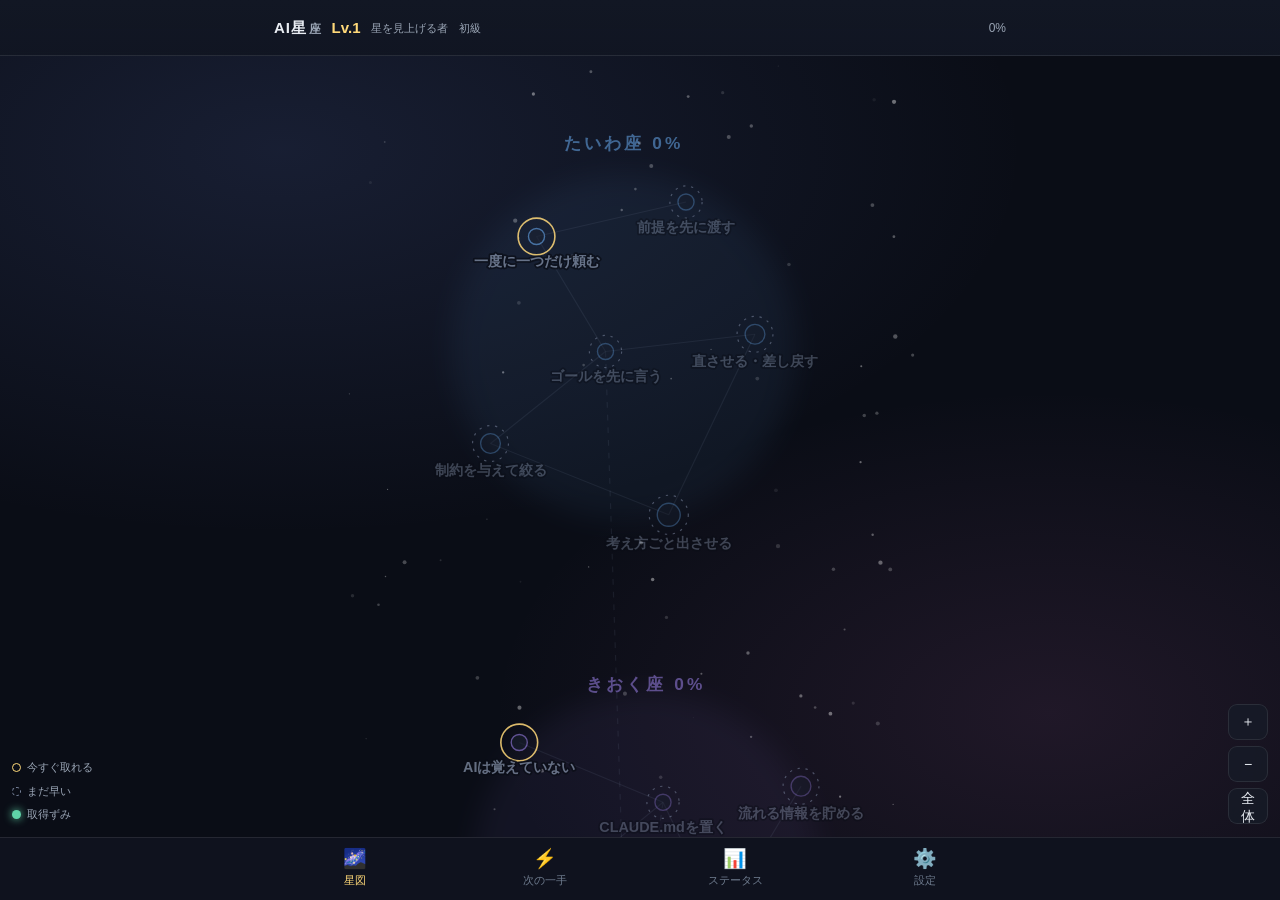
==== seiza/index.html @ ced4a187 "AI星座を追加：Claude使いこなし度を星座で見えるようにする 情報をためるアプリではなく、自分の現在地を測って次の一手を1つに絞る道具として作った。 「遠回りしている気がする」という不安に効かせる" ====
<!DOCTYPE html>
<html lang="ja">
<head>
<meta charset="utf-8">
<meta name="viewport" content="width=device-width, initial-scale=1, maximum-scale=1, viewport-fit=cover">
<meta name="theme-color" content="#0a0d16">
<meta name="description" content="Claudeを使いこなす技を星座にして、いま自分に何が抜けているか・次に何をすれば最短で進むかを見える形にするアプリ。">
<title>AI星座 — いま自分に何が抜けているかが、星で見える</title>
<link rel="stylesheet" href="assets/style.css">
<link rel="manifest" href="manifest.json">
<link rel="icon" href="assets/icon.svg">
<link rel="apple-touch-icon" href="assets/icon.svg">
<meta name="apple-mobile-web-app-capable" content="yes">
<meta name="apple-mobile-web-app-status-bar-style" content="black-translucent">
</head>
<body>

<header class="appbar">
  <div class="appbar-in">
    <div class="logo">AI星<span>座</span></div>
    <div id="hud-lv">Lv.1</div>
    <div class="hudwrap">
      <span id="hud-rank">星を見上げる者</span>
      <span class="hudbar"><i id="hud-bar" style="width:0"></i></span>
    </div>
    <div id="hud-pct">0%</div>
  </div>
</header>

<main id="app" class="main"></main>

<div id="sheet-host"></div>

<nav class="tabbar">
  <div class="tabbar-in" id="tabbar">
    <button data-view="map"><span class="i">🌌</span>星図</button>
    <button data-view="next"><span class="i">⚡</span>次の一手</button>
    <button data-view="status"><span class="i">📊</span>ステータス</button>
    <button data-view="settings"><span class="i">⚙️</span>設定</button>
  </div>
</nav>

<script src="assets/skills.js"></script>
<script src="assets/store.js"></script>
<script src="assets/calc.js"></script>
<script src="assets/map.js"></script>
<script src="assets/app.js"></script>
</body>
</html>
---- seiza/assets/style.css ----
/* ============================================================
   AI星座 / SEIZA   見た目
   夜空。文字は少なく、星で見せる。
   ============================================================ */
:root {
  --bg:#0a0d16;
  --bg2:#10141f;
  --card:#161b28;
  --line:rgba(255,255,255,.09);
  --text:#e9edf3;
  --muted:#9aa5b5;
  --dim:#6f7c8f;
  --amber:#e0b341;
  --gold:#ffd979;
  --bar:56px;
  --tab:62px;
}

* { box-sizing:border-box; -webkit-tap-highlight-color:transparent; }

html, body { height:100%; }
body {
  margin:0; background:var(--bg); color:var(--text);
  font-family:-apple-system,BlinkMacSystemFont,"Hiragino Sans","Noto Sans JP","Yu Gothic",Meiryo,sans-serif;
  line-height:1.75; font-size:15px; -webkit-font-smoothing:antialiased;
  overscroll-behavior:none;
}

/* ── 上のバー ── */
.appbar {
  position:fixed; top:0; left:0; right:0; height:calc(var(--bar) + env(safe-area-inset-top));
  padding-top:env(safe-area-inset-top);
  background:linear-gradient(180deg,#121724 0%,rgba(18,23,36,.92) 100%);
  border-bottom:1px solid var(--line); z-index:40; backdrop-filter:blur(8px);
}
.appbar-in { display:flex; align-items:center; gap:10px; height:var(--bar); padding:0 14px; max-width:760px; margin:0 auto; }
.logo { font-weight:800; letter-spacing:.06em; font-size:15px; flex:none; }
.logo span { color:var(--muted); font-weight:600; font-size:12px; margin-left:2px; }
#hud-lv { font-weight:800; color:var(--gold); font-size:15px; flex:none; }
.hudwrap { flex:1; min-width:0; }
#hud-rank { display:block; font-size:11px; color:var(--muted); line-height:1.3; white-space:nowrap; overflow:hidden; text-overflow:ellipsis; }
.hudbar { height:4px; border-radius:3px; background:rgba(255,255,255,.09); overflow:hidden; margin-top:3px; }
.hudbar i { display:block; height:100%; background:linear-gradient(90deg,#e0b341,#ffe9a8); transition:width .35s; }
#hud-pct { flex:none; font-size:12px; color:var(--muted); font-variant-numeric:tabular-nums; }

/* ── 本体 ── */
.main { max-width:760px; margin:0 auto; padding:calc(var(--bar) + env(safe-area-inset-top) + 14px) 14px calc(var(--tab) + env(safe-area-inset-bottom) + 24px); }
.main-map {
  position:fixed; left:0; right:0; max-width:none; padding:0;
  top:calc(var(--bar) + env(safe-area-inset-top));
  bottom:calc(var(--tab) + env(safe-area-inset-bottom));
}
.maphost { width:100%; height:100%; }

/* ── 星図 ── */
.starmap {
  width:100%; height:100%; display:block; touch-action:none; cursor:grab;
  background:
    radial-gradient(1200px 620px at 22% 12%, rgba(96,120,200,.16), transparent 62%),
    radial-gradient(900px 520px at 82% 84%, rgba(180,96,160,.13), transparent 62%),
    var(--bg);
  user-select:none;
}
.starmap:active { cursor:grabbing; }
.star { cursor:pointer; outline:none; }
.star:focus-visible .slabel { fill:var(--gold); }
.slabel { font-size:12.5px; font-weight:600; paint-order:stroke; stroke:#0a0d16; stroke-width:3px; stroke-linejoin:round; }
.cname { font-size:15px; font-weight:800; letter-spacing:.18em; }
.pulse { animation:pulse 2.4s ease-in-out infinite; transform-box:fill-box; transform-origin:center; }
@keyframes pulse { 0%,100%{opacity:.25} 50%{opacity:.95} }
@media (prefers-reduced-motion:reduce) { .pulse { animation:none; opacity:.7 } }

.mapctl { position:absolute; right:12px; bottom:14px; display:flex; flex-direction:column; gap:6px; }
.mapctl button {
  width:40px; height:36px; border-radius:9px; border:1px solid var(--line);
  background:rgba(22,27,40,.82); color:var(--text); font-size:14px; backdrop-filter:blur(6px);
}
.legend { position:absolute; left:12px; bottom:14px; display:flex; flex-direction:column; gap:4px; font-size:11px; color:var(--muted); }
.legend span { display:flex; align-items:center; gap:6px; }
.lg { width:9px; height:9px; border-radius:50%; display:inline-block; }
.lg.ready { background:none; border:1.5px solid var(--gold); }
.lg.locked { background:none; border:1.5px dashed #7c88a0; }
.lg.done { background:#5fd4a8; box-shadow:0 0 8px #5fd4a8; }

/* ── カード類 ── */
.lead { color:var(--muted); font-size:13.5px; margin:2px 0 18px; }
.lead b { color:var(--text); }
.sec { font-size:13px; letter-spacing:.06em; color:var(--muted); margin:22px 0 8px; font-weight:700; }
.sec small { font-weight:500; font-size:11.5px; opacity:.7; margin-left:4px; }
.sec2 { font-size:14px; margin:0 0 8px; }
.card { background:var(--card); border:1px solid var(--line); border-radius:14px; padding:15px; margin:10px 0; }
.note { color:var(--muted); font-size:12.5px; margin:0; }

.move { display:flex; gap:12px; align-items:center; width:100%; text-align:left; color:inherit; cursor:pointer; font:inherit; }
.move.dim { opacity:.62; }
.dot { width:9px; height:9px; border-radius:50%; flex:none; box-shadow:0 0 10px currentColor; }
.mv { flex:1; min-width:0; }
.mv-t { display:block; font-weight:700; font-size:15px; }
.mv-m { display:block; font-size:11.5px; color:var(--dim); }
.mv-w { display:block; font-size:12.5px; color:var(--muted); margin-top:5px; }
.go { color:var(--dim); font-size:20px; flex:none; }

/* ── ステータス ── */
.statcard { display:flex; gap:12px; align-items:center; flex-wrap:wrap; }
.radar { width:200px; height:200px; flex:none; margin:0 auto; }
.statnums { display:flex; gap:18px; flex:1; justify-content:center; }
.statnums div { text-align:center; }
.statnums b { display:block; font-size:22px; color:var(--gold); font-variant-numeric:tabular-nums; }
.statnums b i { font-size:12px; color:var(--dim); font-style:normal; }
.statnums span { font-size:11px; color:var(--muted); }

.row { display:flex; align-items:center; gap:8px; padding:7px 0; border-bottom:1px solid rgba(255,255,255,.05); }
.row.locked .rname { opacity:.5; }
.rname { flex:1; min-width:0; text-align:left; background:none; border:0; color:var(--text); font:inherit; font-size:13.5px; padding:0; cursor:pointer; }
.rname small { display:block; font-size:10.5px; color:var(--dim); }
.picks { display:flex; gap:2px; flex:none; }
.pk { width:30px; height:30px; border-radius:8px; border:1px solid transparent; background:rgba(255,255,255,.04); font-size:13px; line-height:1; color:var(--dim); cursor:pointer; opacity:.45; filter:grayscale(1); }
.pk.on { background:rgba(224,179,65,.18); border-color:var(--amber); color:var(--gold); opacity:1; filter:none; }

/* ── 設定 ── */
textarea#dump { width:100%; height:130px; margin-top:8px; background:#0d1119; color:var(--muted); border:1px solid var(--line); border-radius:10px; padding:10px; font-size:11px; font-family:ui-monospace,SFMono-Regular,Menlo,monospace; }
.btns { display:flex; gap:8px; margin-top:10px; flex-wrap:wrap; }
.btns button { flex:1; min-width:130px; padding:11px; border-radius:10px; border:1px solid var(--line); background:#1d2433; color:var(--text); font:inherit; font-size:13.5px; cursor:pointer; }
.btns button.danger { color:#ff9a9a; border-color:rgba(255,120,120,.3); }

/* ── 下から出るシート ── */
#sheet-host { position:fixed; inset:0; z-index:60; pointer-events:none; }
#sheet-host.open { pointer-events:auto; }
.sheet-bg { position:absolute; inset:0; background:rgba(4,6,12,.62); backdrop-filter:blur(2px); animation:fade .18s ease; }
@keyframes fade { from{opacity:0} to{opacity:1} }
.sheet {
  position:absolute; left:0; right:0; bottom:0; max-height:86vh; display:flex; flex-direction:column;
  background:linear-gradient(180deg,#1a2030 0%, #141926 100%);
  border-top:1px solid rgba(255,255,255,.14);
  border-radius:20px 20px 0 0; box-shadow:0 -14px 46px rgba(0,0,0,.6);
  animation:up .22s cubic-bezier(.2,.9,.3,1);
}
@keyframes up { from{transform:translateY(28px);opacity:.4} to{transform:none;opacity:1} }
.sheet-grip { width:42px; height:4px; border-radius:3px; background:rgba(255,255,255,.22); margin:9px auto 2px; flex:none; }
.sheet-in { overflow:auto; padding:6px 18px calc(24px + env(safe-area-inset-bottom)); -webkit-overflow-scrolling:touch; }

.sh-head { display:flex; align-items:center; gap:10px; flex-wrap:wrap; }
.sh-const { font-size:11.5px; font-weight:700; letter-spacing:.1em; }
.bd { font-size:11px; padding:2px 9px; border-radius:99px; border:1px solid; }
.bd.ready { color:var(--gold); border-color:rgba(255,217,121,.45); background:rgba(224,179,65,.12); }
.bd.lock  { color:#9aa5b5; border-color:rgba(255,255,255,.16); }
.bd.done  { color:#5fd4a8; border-color:rgba(95,212,168,.4); background:rgba(95,212,168,.1); }
.sh-title { font-size:21px; margin:4px 0 14px; letter-spacing:.01em; }

.blk { margin:0 0 14px; }
.blk > b { display:block; font-size:12px; color:var(--muted); letter-spacing:.04em; margin-bottom:4px; }
.blk p { margin:0; font-size:14px; }
.blk.core { background:rgba(224,179,65,.07); border-left:2px solid var(--amber); border-radius:0 10px 10px 0; padding:11px 13px; }
.blk.core p { color:#fff3d6; }
.blk.say { background:rgba(111,182,255,.07); border-left:2px solid #6fb6ff; border-radius:0 10px 10px 0; padding:11px 13px; }
.blk.warn { background:rgba(255,140,140,.07); border-left:2px solid #ff9a9a; border-radius:0 10px 10px 0; padding:11px 13px; }
.chain { display:flex; align-items:center; gap:6px; flex-wrap:wrap; margin:8px 0 6px; }
.chip { background:#232b3d; border:1px solid var(--line); color:var(--text); font:inherit; font-size:12.5px; padding:5px 11px; border-radius:99px; cursor:pointer; }
.arw { color:var(--dim); font-size:12px; }

details.blk { background:rgba(255,255,255,.035); border:1px solid var(--line); border-radius:11px; padding:10px 13px; }
details.blk summary { font-size:12px; color:var(--muted); cursor:pointer; list-style:none; }
details.blk summary::-webkit-details-marker { display:none; }
details.blk summary::before { content:'▸ '; }
details.blk[open] summary::before { content:'▾ '; }
details.blk p { margin:8px 0 0; font-size:13.5px; color:var(--muted); }
details.blk p b { color:var(--text); }

button.wide { width:100%; margin-top:10px; padding:12px; border-radius:11px; border:1px solid rgba(255,217,121,.35); background:rgba(224,179,65,.14); color:var(--gold); font:inherit; font-size:13.5px; font-weight:700; cursor:pointer; }

.states { display:flex; gap:5px; }
.stb { flex:1; padding:9px 2px; border-radius:11px; border:1px solid var(--line); background:rgba(255,255,255,.035); color:var(--muted); font:inherit; cursor:pointer; opacity:.55; filter:grayscale(1); }
.stb:not(.on):hover { opacity:.8; }
.stb .m { display:block; font-size:16px; line-height:1.2; }
.stb .n { display:block; font-size:9.5px; line-height:1.3; }
.stb.on { background:rgba(224,179,65,.18); border-color:var(--amber); color:var(--gold); opacity:1; filter:none; }

/* ── 下のタブ ── */
.tabbar {
  position:fixed; left:0; right:0; bottom:0; z-index:50;
  background:rgba(16,20,31,.94); border-top:1px solid var(--line);
  padding-bottom:env(safe-area-inset-bottom); backdrop-filter:blur(8px);
}
.tabbar-in { display:flex; max-width:760px; margin:0 auto; height:var(--tab); }
.tabbar button {
  flex:1; background:none; border:0; color:var(--dim); font:inherit; font-size:10.5px;
  display:flex; flex-direction:column; align-items:center; justify-content:center; gap:3px; cursor:pointer;
}
.tabbar button .i { font-size:19px; line-height:1; }
.tabbar button.on { color:var(--gold); }

/* ── 通知 ── */
.toast {
  position:fixed; left:50%; bottom:calc(var(--tab) + env(safe-area-inset-bottom) + 16px);
  transform:translate(-50%,10px); opacity:0; transition:.2s;
  background:#242c3e; border:1px solid var(--line); color:var(--text);
  padding:10px 16px; border-radius:11px; font-size:12.5px; z-index:80; max-width:88vw; text-align:center;
  box-shadow:0 8px 24px rgba(0,0,0,.5);
}
.toast.go { transform:translate(-50%,0); opacity:1; }

@media (min-width:640px) {
  .statcard { flex-wrap:nowrap; }
  .radar { width:230px; height:230px; margin:0; }
}
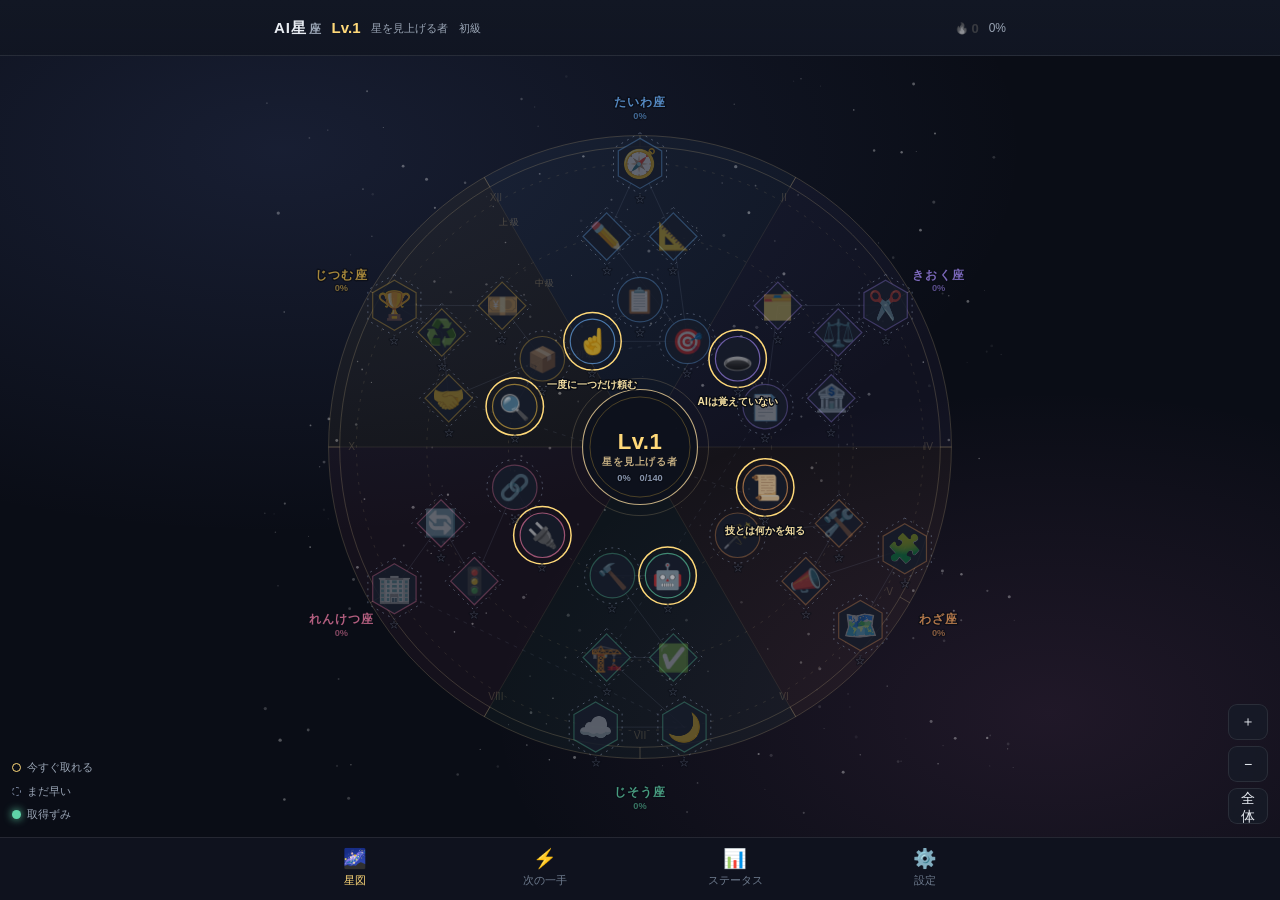
==== commit 1c73fa9c: "続ける仕掛けを入れた：今日の一手・火・印 「ワクワクして癖になる」ための仕掛け。ただし報酬の重心は「チェック」ではなく 「実行」に置いた。押すだけで気持ちよくなる作りにすると、実力が伴わないまま レベ" ====
--- a/seiza/index.html
+++ b/seiza/index.html
@@ -23,6 +23,7 @@
       <span id="hud-rank">星を見上げる者</span>
       <span class="hudbar"><i id="hud-bar" style="width:0"></i></span>
     </div>
+    <div id="hud-fire" class="off">🔥<b>0</b></div>
     <div id="hud-pct">0%</div>
   </div>
 </header>
@@ -41,6 +42,7 @@
 </nav>
 
 <script src="assets/skills.js"></script>
+<script src="assets/badges.js"></script>
 <script src="assets/store.js"></script>
 <script src="assets/calc.js"></script>
 <script src="assets/map.js"></script>
--- a/seiza/assets/style.css
+++ b/seiza/assets/style.css
@@ -64,8 +64,13 @@
 .starmap:active { cursor:grabbing; }
 .star { cursor:pointer; outline:none; }
 .star:focus-visible .slabel { fill:var(--gold); }
-.slabel { font-size:12.5px; font-weight:600; paint-order:stroke; stroke:#0a0d16; stroke-width:3px; stroke-linejoin:round; }
-.cname { font-size:15px; font-weight:800; letter-spacing:.18em; }
+.slabel { font-size:11px; font-weight:700; paint-order:stroke; stroke:#0a0d16; stroke-width:3px; stroke-linejoin:round; }
+.sicon { paint-order:stroke; }
+.smark { font-size:11px; paint-order:stroke; stroke:#0a0d16; stroke-width:2.5px; stroke-linejoin:round; }
+.cname { font-size:12.5px; font-weight:800; letter-spacing:.1em; paint-order:stroke; stroke:#0a0d16; stroke-width:3px; stroke-linejoin:round; }
+.cpct { font-size:10px; font-weight:700; paint-order:stroke; stroke:#0a0d16; stroke-width:2.5px; stroke-linejoin:round; }
+.clv { font-size:24px; font-weight:800; letter-spacing:.02em; }
+.crank { font-size:10.5px; font-weight:700; letter-spacing:.08em; }
 .pulse { animation:pulse 2.4s ease-in-out infinite; transform-box:fill-box; transform-origin:center; }
 @keyframes pulse { 0%,100%{opacity:.25} 50%{opacity:.95} }
 @media (prefers-reduced-motion:reduce) { .pulse { animation:none; opacity:.7 } }
@@ -145,6 +150,7 @@
 .bd.ready { color:var(--gold); border-color:rgba(255,217,121,.45); background:rgba(224,179,65,.12); }
 .bd.lock  { color:#9aa5b5; border-color:rgba(255,255,255,.16); }
 .bd.done  { color:#5fd4a8; border-color:rgba(95,212,168,.4); background:rgba(95,212,168,.1); }
+.bd.doing { color:#ffab6f; border-color:rgba(255,171,111,.42); background:rgba(240,160,90,.12); }
 .sh-title { font-size:21px; margin:4px 0 14px; letter-spacing:.01em; }
 
 .blk { margin:0 0 14px; }
@@ -167,6 +173,35 @@
 details.blk p b { color:var(--text); }
 
 button.wide { width:100%; margin-top:10px; padding:12px; border-radius:11px; border:1px solid rgba(255,217,121,.35); background:rgba(224,179,65,.14); color:var(--gold); font:inherit; font-size:13.5px; font-weight:700; cursor:pointer; }
+button.wide.sub { border-color:rgba(95,212,168,.35); background:rgba(95,212,168,.12); color:#7fe3bd; }
+
+/* ── 実行 → 確認 → 改善 ── */
+.blk.try { background:rgba(95,212,168,.06); border-left:2px solid #5fd4a8; border-radius:0 10px 10px 0; padding:11px 13px; }
+.blk.try .cnt { color:#7fe3bd; font-size:11px; font-weight:700; }
+.todo { font-size:13.5px; color:#d5efe5; margin:0 0 10px; }
+.loop label { display:block; font-size:11px; color:var(--muted); margin-bottom:8px; }
+.loop textarea {
+  display:block; width:100%; margin-top:4px; background:#0d1119; color:var(--text);
+  border:1px solid var(--line); border-radius:9px; padding:8px 10px; font:inherit; font-size:13px; resize:vertical;
+}
+.loop textarea::placeholder { color:#5c6879; }
+.lb { display:inline-block; font-size:10px; font-weight:800; padding:1px 6px; border-radius:5px; margin-right:6px; letter-spacing:.06em; }
+.lb.run { background:rgba(111,182,255,.18); color:#8fc7ff; }
+.lb.chk { background:rgba(224,179,65,.18); color:var(--gold); }
+.lb.fix { background:rgba(95,212,168,.18); color:#7fe3bd; }
+
+.runs { margin-top:12px; border-top:1px solid rgba(255,255,255,.07); padding-top:10px; }
+.runrec { margin-bottom:10px; }
+.runrec .rh { display:flex; align-items:center; font-size:10.5px; color:var(--dim); }
+.runrec .del { margin-left:auto; background:none; border:0; color:var(--dim); font-size:15px; cursor:pointer; padding:0 4px; }
+.runrec p { margin:2px 0; font-size:12.5px; color:var(--muted); }
+
+/* ── 改善メモ ── */
+.fixes { margin-top:8px; }
+.fx { padding:8px 0; border-bottom:1px solid rgba(255,255,255,.05); }
+.fxd { font-size:10.5px; color:var(--dim); margin-right:8px; }
+.fxn { background:none; border:0; padding:0; font:inherit; font-size:11.5px; font-weight:700; color:#7fe3bd; cursor:pointer; }
+.fx p { margin:3px 0 0; font-size:13px; }
 
 .states { display:flex; gap:5px; }
 .stb { flex:1; padding:9px 2px; border-radius:11px; border:1px solid var(--line); background:rgba(255,255,255,.035); color:var(--muted); font:inherit; cursor:pointer; opacity:.55; filter:grayscale(1); }
@@ -188,6 +223,113 @@
 }
 .tabbar button .i { font-size:19px; line-height:1; }
 .tabbar button.on { color:var(--gold); }
+
+/* ── 火（連続日数） ── */
+#hud-fire { flex:none; font-size:11px; line-height:1; display:flex; align-items:center; gap:2px; }
+#hud-fire b { font-size:13px; font-variant-numeric:tabular-nums; }
+#hud-fire.lit { color:#ffb26f; filter:drop-shadow(0 0 7px rgba(255,140,60,.55)); }
+#hud-fire.wait { color:#9aa5b5; filter:saturate(.35); }
+#hud-fire.off { color:#4e5a6d; filter:grayscale(1); opacity:.55; }
+
+/* ── 今日の一手 ── */
+.today {
+  background:linear-gradient(180deg,rgba(224,179,65,.16),rgba(224,179,65,.05));
+  border:1px solid rgba(255,217,121,.34); border-radius:16px; padding:14px; margin:2px 0 18px;
+}
+.today.done { background:linear-gradient(180deg,rgba(95,212,168,.14),rgba(95,212,168,.04)); border-color:rgba(95,212,168,.34); }
+.today-k { font-size:11px; font-weight:800; letter-spacing:.22em; color:var(--gold); margin-bottom:9px; }
+.today.done .today-k { color:#7fe3bd; }
+.today-b { display:flex; align-items:center; gap:12px; width:100%; background:none; border:0; padding:0; color:inherit; font:inherit; text-align:left; cursor:pointer; }
+.today-ic {
+  width:48px; height:48px; flex:none; border-radius:50%; border:1.5px solid;
+  display:flex; align-items:center; justify-content:center; font-size:23px; background:rgba(10,13,22,.5);
+}
+.today-t { flex:1; min-width:0; }
+.today-t b { display:block; font-size:17px; }
+.today-t i { display:block; font-size:11px; color:var(--dim); font-style:normal; }
+.today-d { margin-top:11px; font-size:13px; color:#fff3d6; }
+.today.done .today-d { color:var(--muted); }
+.today-n { margin-top:8px; font-size:11.5px; color:var(--muted); }
+
+/* ── 印 ── */
+.badges { display:grid; grid-template-columns:repeat(4,1fr); gap:7px; margin-top:10px; }
+.bdg {
+  background:rgba(255,255,255,.035); border:1px solid var(--line); border-radius:12px;
+  padding:9px 3px 7px; color:var(--dim); font:inherit; cursor:pointer;
+  display:flex; flex-direction:column; align-items:center; gap:3px;
+  opacity:.5; filter:grayscale(1);
+}
+.bdg.on { opacity:1; filter:none; background:rgba(224,179,65,.13); border-color:rgba(255,217,121,.34); color:var(--text); }
+.bdg .bi { font-size:21px; line-height:1.1; }
+.bdg .bn { font-size:9.5px; line-height:1.25; text-align:center; }
+.bdg .bd2 { font-size:8.5px; color:var(--dim); }
+.bhint { margin-top:11px; padding-top:10px; border-top:1px solid rgba(255,255,255,.06); min-height:2.6em; }
+.bg-ico { font-size:64px; line-height:1.2; margin:2px 0 4px; filter:drop-shadow(0 0 22px rgba(255,217,121,.45)); }
+.bg-row { display:flex; justify-content:center; gap:10px; flex-wrap:wrap; margin:6px 0 8px; max-width:280px; }
+.bg-row span { font-size:34px; line-height:1.2; filter:drop-shadow(0 0 14px rgba(255,217,121,.42)); }
+
+/* ── 取った瞬間の手応え ── */
+.star.burst { animation:burst .85s cubic-bezier(.2,1.4,.4,1); transform-box:fill-box; transform-origin:center; }
+@keyframes burst {
+  0% { transform:scale(1) }
+  28% { transform:scale(1.42) }
+  62% { transform:scale(.94) }
+  100% { transform:scale(1) }
+}
+
+.cheer {
+  position:fixed; inset:0; z-index:90; display:flex; align-items:center; justify-content:center;
+  background:radial-gradient(circle at 50% 46%, rgba(224,179,65,.16), rgba(4,6,12,.78) 62%);
+  opacity:0; transition:opacity .26s; backdrop-filter:blur(3px);
+}
+.cheer.go { opacity:1; }
+.cheer-in { position:relative; text-align:center; transform:translateY(14px) scale(.94); transition:transform .34s cubic-bezier(.2,1.3,.4,1); }
+.cheer.go .cheer-in { transform:none; }
+.cheer .ring {
+  position:absolute; left:50%; top:50%; width:120px; height:120px; margin:-60px 0 0 -60px;
+  border:1.5px solid rgba(255,217,121,.6); border-radius:50%; opacity:0;
+}
+.cheer.go .ring { animation:ripple 1.5s ease-out forwards; }
+.cheer.go .r2 { animation-delay:.22s; }
+.cheer.go .r3 { animation-delay:.44s; }
+@keyframes ripple { 0%{transform:scale(.5);opacity:.85} 100%{transform:scale(3.4);opacity:0} }
+.cheer .ck { font-size:12px; letter-spacing:.34em; color:var(--gold); font-weight:800; margin-bottom:2px; }
+.cheer .cn { font-size:20px; color:#fff; font-weight:800; }
+.cheer .cn b { font-size:52px; color:var(--gold); letter-spacing:.02em; text-shadow:0 0 26px rgba(255,217,121,.5); }
+.cheer .cn i { font-size:16px; font-style:normal; color:#7fe3bd; margin-left:6px; }
+.cheer .cr {
+  margin-top:8px; font-size:23px; font-weight:800; color:#fff8e2; letter-spacing:.12em;
+  text-shadow:0 0 24px rgba(255,217,121,.6);
+}
+.cheer .cs { margin-top:12px; font-size:13.5px; color:#7fe3bd; font-weight:700; }
+.cheer .cnx { margin-top:6px; font-size:11.5px; color:var(--muted); }
+@media (prefers-reduced-motion:reduce) {
+  .cheer .ring { display:none; }
+  .cheer-in, .cheer.go .cheer-in { transform:none; }
+  .star.burst { animation:none; }
+}
+
+/* ── いまのあなた ── */
+.card.me { text-align:center; background:linear-gradient(180deg,#1b2131 0%,#151a27 100%); border-color:rgba(224,179,65,.22); }
+.me-rank {
+  font-size:24px; font-weight:800; letter-spacing:.14em; color:#fff8e2;
+  text-shadow:0 0 22px rgba(255,217,121,.35);
+}
+.me-nums { display:flex; justify-content:center; gap:20px; margin-top:8px; }
+.me-nums span { font-size:10.5px; color:var(--muted); display:flex; flex-direction:column; gap:1px; }
+.me-nums b { font-size:19px; color:var(--gold); font-variant-numeric:tabular-nums; }
+.me-next { margin-top:14px; font-size:12.5px; color:var(--muted); }
+.me-next b { color:var(--text); }
+.me-hint { color:var(--dim); font-size:11px; margin-left:4px; }
+.me-bar { height:6px; border-radius:4px; background:rgba(255,255,255,.08); overflow:hidden; margin-top:7px; }
+.me-bar i { display:block; height:100%; background:linear-gradient(90deg,#e0b341,#ffe9a8); transition:width .5s; }
+.me-today {
+  margin-top:12px; padding-top:11px; border-top:1px solid rgba(255,255,255,.07);
+  font-size:12.5px; color:#7fe3bd;
+}
+.me-today b { font-size:16px; }
+
+.card.verdict p { margin:0 0 8px; font-size:13.5px; }
 
 /* ── 通知 ── */
 .toast {
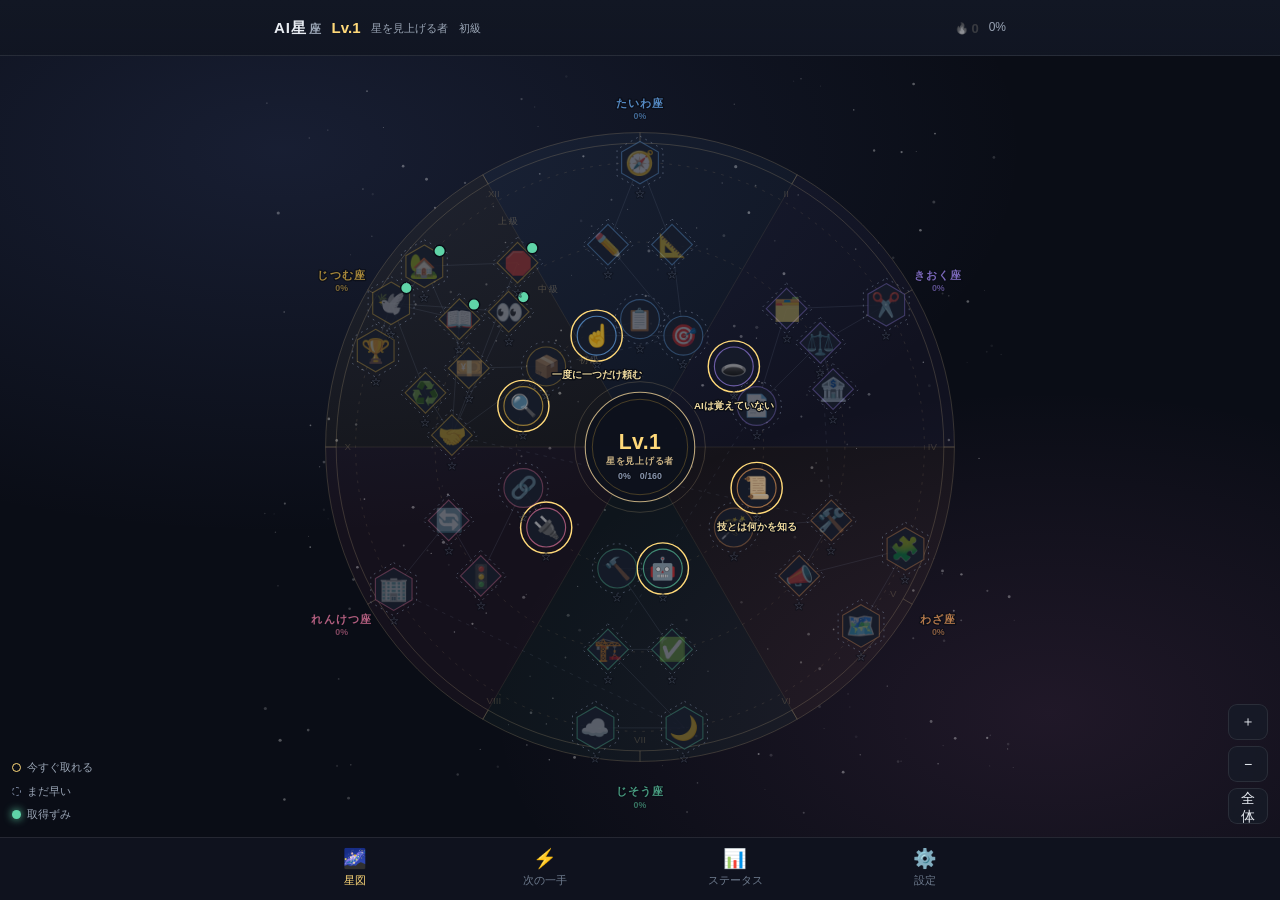
==== commit bf808627: "Phase 1：接続（任意・読み取り専用）と最高到達率を入れた 繋がなければ何も起きない。繋いでも、こちらから出すものは1件もない。  接続（assets/link.js・新規） - GitHubの公" ====
--- a/seiza/index.html
+++ b/seiza/index.html
@@ -46,6 +46,7 @@
 <script src="assets/store.js"></script>
 <script src="assets/calc.js"></script>
 <script src="assets/map.js"></script>
+<script src="assets/link.js"></script>
 <script src="assets/app.js"></script>
 </body>
 </html>
--- a/seiza/assets/style.css
+++ b/seiza/assets/style.css
@@ -231,6 +231,16 @@
 #hud-fire.wait { color:#9aa5b5; filter:saturate(.35); }
 #hud-fire.off { color:#4e5a6d; filter:grayscale(1); opacity:.55; }
 
+/* ── 後から増えた星 ── */
+.fresh {
+  background:linear-gradient(180deg,rgba(95,212,168,.14),rgba(95,212,168,.04));
+  border:1px solid rgba(95,212,168,.32); border-radius:16px; padding:14px; margin:2px 0 14px;
+}
+.fresh-k { font-size:13.5px; font-weight:800; color:#7fe3bd; margin-bottom:6px; }
+.fresh-l { display:flex; flex-wrap:wrap; gap:6px; margin-top:10px; }
+.fresh-l .chip { background:rgba(10,13,22,.5); border-width:1px; }
+.bd.fresh-bd { color:#7fe3bd; border-color:rgba(95,212,168,.5); background:rgba(95,212,168,.14); }
+
 /* ── 今日の一手 ── */
 .today {
   background:linear-gradient(180deg,rgba(224,179,65,.16),rgba(224,179,65,.05));
@@ -345,3 +355,46 @@
   .statcard { flex-wrap:nowrap; }
   .radar { width:230px; height:230px; margin:0; }
 }
+
+/* ── 最高到達率（星が増えて分母が伸びた日に出る） ── */
+#hud-pct { line-height:1.1; text-align:right; }
+#hud-pct i { display:block; font-style:normal; font-size:9px; color:var(--dim); letter-spacing:.01em; }
+.me-best {
+  margin-top:12px; padding:9px 12px; border-radius:10px;
+  background:rgba(224,179,65,.08); border:1px solid rgba(224,179,65,.22);
+  font-size:12.5px; color:var(--muted);
+}
+.me-best b { color:var(--gold); font-size:15px; }
+.me-best span { font-size:11.5px; color:var(--dim); }
+
+/* ── 接続（任意・読み取り専用） ── */
+.card.lk .sec2 small { color:var(--dim); font-weight:400; font-size:11px; }
+.card.lk.on { border-color:rgba(95,212,168,.24); }
+.lk-st { margin:2px 0 10px; font-size:12.5px; color:#7fe3bd; font-weight:700; }
+.lk-send {
+  margin:10px 0; padding:8px 11px; border-radius:9px;
+  background:rgba(255,255,255,.04); border:1px solid var(--line);
+  font-size:12px; color:var(--muted);
+}
+.lk-send b { display:block; font-size:10.5px; letter-spacing:.14em; color:var(--dim); margin-bottom:2px; }
+.lk-row { display:flex; justify-content:space-between; gap:10px; align-items:baseline;
+  padding:7px 0; border-top:1px solid rgba(255,255,255,.06); font-size:12.5px; }
+.lk-row span { color:var(--muted); }
+.lk-new { font-style:normal; color:#7fe3bd; font-size:11.5px; }
+.lk-err { color:#ff9a9a; margin-top:8px; }
+.lk-h { margin-top:16px; }
+
+.cand { display:flex; flex-direction:column; gap:8px; margin-top:10px; }
+.cd { padding:10px 12px; border-radius:11px; background:rgba(10,13,22,.45); border:1px solid var(--line); }
+.cd.kept { border-color:rgba(95,212,168,.35); background:rgba(95,212,168,.08); }
+.cd.dropped { opacity:.42; }
+.cd-h { display:flex; justify-content:space-between; gap:8px; align-items:baseline; }
+.cd-m { font-size:11px; font-weight:800; }
+.cd-m.now { color:var(--gold); }
+.cd-m.early { color:var(--dim); }
+.cd-m.before { color:#ffb37a; }
+.cd-f { font-size:10.5px; color:var(--dim); }
+.cd-t { display:block; margin-top:4px; font-size:14px; line-height:1.55; }
+.cd-r { margin-top:3px; font-size:11.5px; color:var(--muted); }
+.cd-b { display:flex; flex-wrap:wrap; gap:6px; margin-top:9px; }
+.cd-b .chip { font-size:11.5px; padding:4px 10px; text-decoration:none; }
